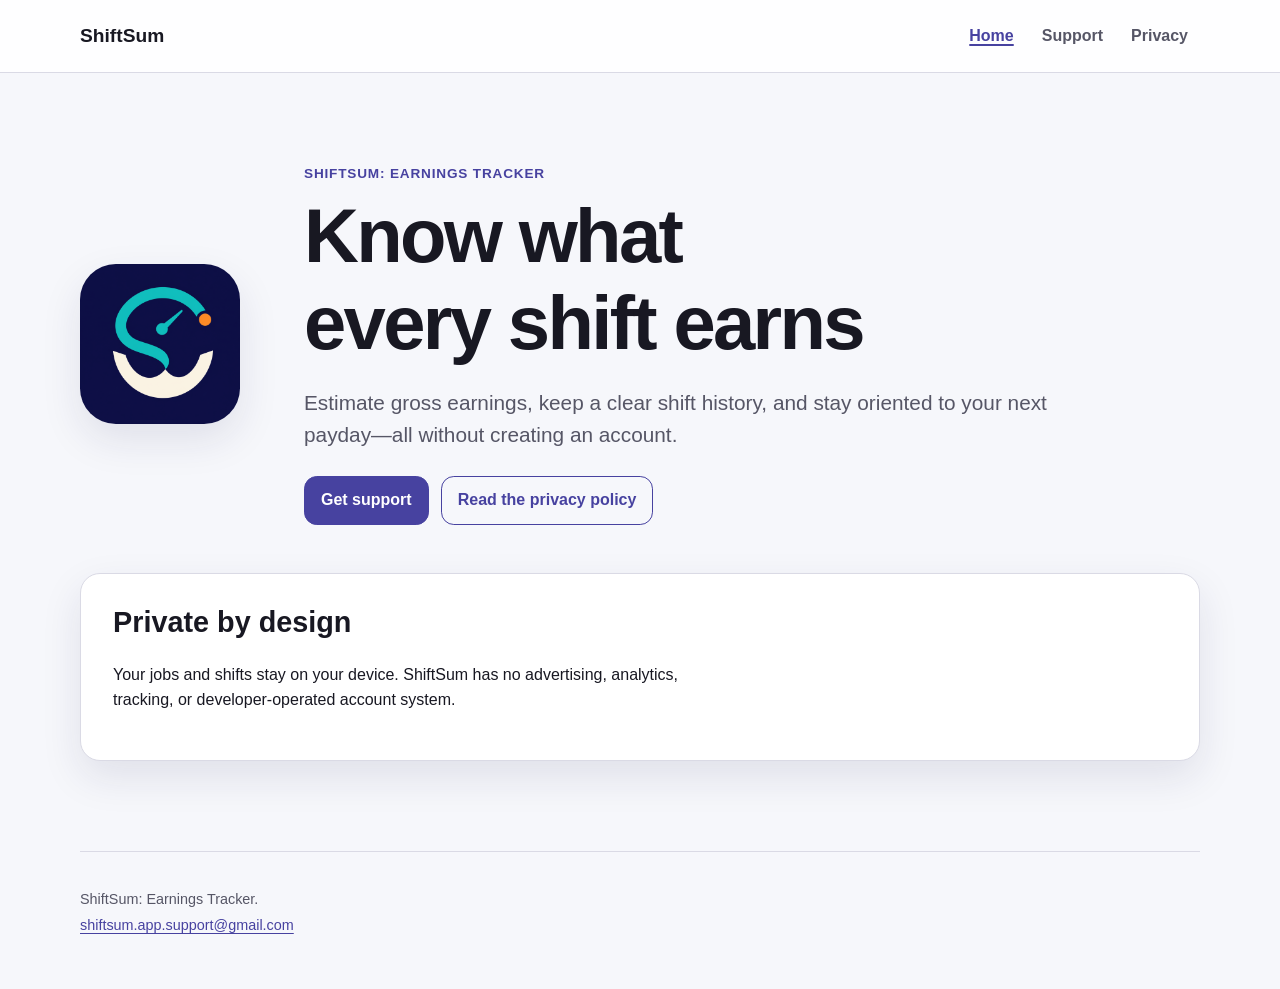
==== index.html @ d37727f6 "Publish ShiftSum support and privacy site" ====
<!doctype html>
<html lang="en">
<head>
  <meta charset="utf-8">
  <meta name="viewport" content="width=device-width, initial-scale=1">
  <meta name="description" content="ShiftSum helps hourly workers understand what every shift may earn.">
  <meta name="theme-color" content="#3f3b8f">
  <title>ShiftSum: Earnings Tracker</title>
  <link rel="icon" href="/assets/app-icon.png">
  <link rel="stylesheet" href="/assets/styles.css">
</head>
<body>
  <a class="skip-link" href="#main">Skip to content</a>
  <header class="site-header">
    <div class="nav-wrap">
      <a class="brand" href="/" aria-current="page">ShiftSum</a>
      <nav aria-label="Main navigation">
        <a href="/" aria-current="page">Home</a>
        <a href="/support/">Support</a>
        <a href="/privacy/">Privacy</a>
      </nav>
    </div>
  </header>

  <main id="main">
    <section class="hero" aria-labelledby="hero-title">
      <img class="app-icon" src="/assets/app-icon.png" width="144" height="144" alt="ShiftSum app icon">
      <div>
        <p class="eyebrow">ShiftSum: Earnings Tracker</p>
        <h1 id="hero-title">Know what every shift earns</h1>
        <p class="lede">Estimate gross earnings, keep a clear shift history, and stay oriented to your next payday—all without creating an account.</p>
        <div class="actions">
          <a class="button primary" href="/support/">Get support</a>
          <a class="button secondary" href="/privacy/">Read the privacy policy</a>
        </div>
      </div>
    </section>

    <section class="panel" aria-labelledby="private-title">
      <h2 id="private-title">Private by design</h2>
      <p>Your jobs and shifts stay on your device. ShiftSum has no advertising, analytics, tracking, or developer-operated account system.</p>
    </section>
  </main>

  <footer>
    <p>ShiftSum: Earnings Tracker.</p>
    <p><a href="mailto:shiftsum.app.support@gmail.com">shiftsum.app.support@gmail.com</a></p>
  </footer>
</body>
</html>
---- assets/styles.css ----
:root {
  color-scheme: light dark;
  --background: #f6f7fb;
  --surface: #ffffff;
  --text: #181822;
  --secondary: #565666;
  --accent: #4742a0;
  --accent-strong: #343078;
  --border: #dadae5;
  --focus: #e07818;
  --shadow: 0 16px 40px rgb(27 25 74 / 10%);
}

* {
  box-sizing: border-box;
}

html {
  font-family: ui-rounded, -apple-system, BlinkMacSystemFont, "SF Pro Rounded", "SF Pro Text", sans-serif;
  line-height: 1.55;
  -webkit-text-size-adjust: 100%;
}

body {
  min-width: 280px;
  margin: 0;
  color: var(--text);
  background: var(--background);
}

a {
  color: var(--accent);
  text-underline-offset: 0.18em;
}

a:hover {
  color: var(--accent-strong);
}

a:focus-visible {
  outline: 3px solid var(--focus);
  outline-offset: 4px;
  border-radius: 4px;
}

.skip-link {
  position: absolute;
  top: -100px;
  left: 1rem;
  z-index: 10;
  padding: 0.75rem 1rem;
  color: #ffffff;
  background: #181822;
}

.skip-link:focus {
  top: 1rem;
}

.site-header {
  border-bottom: 1px solid var(--border);
  background: color-mix(in srgb, var(--surface) 90%, transparent);
}

.nav-wrap,
main,
footer {
  width: min(100% - 2rem, 70rem);
  margin-inline: auto;
}

.nav-wrap {
  display: flex;
  align-items: center;
  justify-content: space-between;
  gap: 1rem;
  min-height: 4.5rem;
}

.brand {
  color: var(--text);
  font-size: 1.2rem;
  font-weight: 750;
  text-decoration: none;
}

nav {
  display: flex;
  flex-wrap: wrap;
  gap: 0.25rem;
}

nav a {
  min-height: 44px;
  padding: 0.65rem 0.75rem;
  color: var(--secondary);
  font-weight: 600;
  text-decoration: none;
}

nav a[aria-current="page"] {
  color: var(--accent);
  text-decoration: underline;
  text-decoration-thickness: 2px;
}

main {
  padding-block: clamp(2.5rem, 7vw, 6rem);
}

.hero {
  display: grid;
  grid-template-columns: auto minmax(0, 1fr);
  align-items: center;
  gap: clamp(1.5rem, 5vw, 4rem);
}

.app-icon {
  width: clamp(7rem, 18vw, 10rem);
  height: auto;
  border-radius: 22.4%;
  box-shadow: var(--shadow);
}

.eyebrow {
  margin: 0 0 0.5rem;
  color: var(--accent);
  font-size: 0.85rem;
  font-weight: 750;
  letter-spacing: 0.06em;
  text-transform: uppercase;
}

h1,
h2 {
  line-height: 1.15;
  text-wrap: balance;
}

h1 {
  max-width: 16ch;
  margin: 0;
  font-size: clamp(2.25rem, 7vw, 4.75rem);
  letter-spacing: -0.035em;
}

h2 {
  margin-top: 2.25rem;
  font-size: clamp(1.35rem, 4vw, 1.8rem);
}

p,
li {
  max-width: 68ch;
}

.lede {
  color: var(--secondary);
  font-size: clamp(1.05rem, 2.5vw, 1.3rem);
}

.actions {
  display: flex;
  flex-wrap: wrap;
  gap: 0.75rem;
  margin-top: 1.5rem;
}

.button {
  display: inline-flex;
  align-items: center;
  justify-content: center;
  min-height: 48px;
  padding: 0.7rem 1rem;
  border: 1px solid var(--accent);
  border-radius: 0.8rem;
  font-weight: 700;
  text-decoration: none;
}

.button.primary {
  color: #ffffff;
  background: var(--accent);
}

.button.secondary {
  color: var(--accent);
  background: transparent;
}

.panel {
  margin-top: 3rem;
  padding: clamp(1.25rem, 4vw, 2rem);
  border: 1px solid var(--border);
  border-radius: 1.25rem;
  background: var(--surface);
  box-shadow: var(--shadow);
}

.panel h2 {
  margin-top: 0;
}

.content-page {
  max-width: 52rem;
}

.content-page h1 {
  font-size: clamp(2.2rem, 6vw, 4rem);
}

.policy section:not(.panel) {
  padding-block: 0.5rem;
  border-bottom: 1px solid var(--border);
}

.email-link {
  overflow-wrap: anywhere;
  font-size: clamp(1.05rem, 4vw, 1.35rem);
  font-weight: 700;
}

footer {
  padding-block: 2rem 3rem;
  border-top: 1px solid var(--border);
  color: var(--secondary);
  font-size: 0.9rem;
}

footer p {
  margin: 0.25rem 0;
}

@media (max-width: 38rem) {
  .nav-wrap {
    align-items: flex-start;
    flex-direction: column;
    padding-block: 0.85rem;
  }

  nav {
    width: 100%;
  }

  nav a {
    flex: 1;
    padding-inline: 0.35rem;
    text-align: center;
  }

  .hero {
    grid-template-columns: 1fr;
  }

  .app-icon {
    width: 7rem;
  }

  h1 {
    max-width: none;
  }

  .actions,
  .button {
    width: 100%;
  }
}

@media (prefers-reduced-motion: reduce) {
  *,
  *::before,
  *::after {
    scroll-behavior: auto !important;
  }
}

@media (forced-colors: active) {
  .button,
  .panel,
  .site-header,
  footer {
    border-color: CanvasText;
  }
}

@media (prefers-color-scheme: dark) {
  :root {
    --background: #101016;
    --surface: #1b1b24;
    --text: #f4f3fb;
    --secondary: #c1bfce;
    --accent: #b5b0ff;
    --accent-strong: #d2ceff;
    --border: #3b3947;
    --focus: #ffb45f;
    --shadow: 0 16px 40px rgb(0 0 0 / 28%);
  }
}
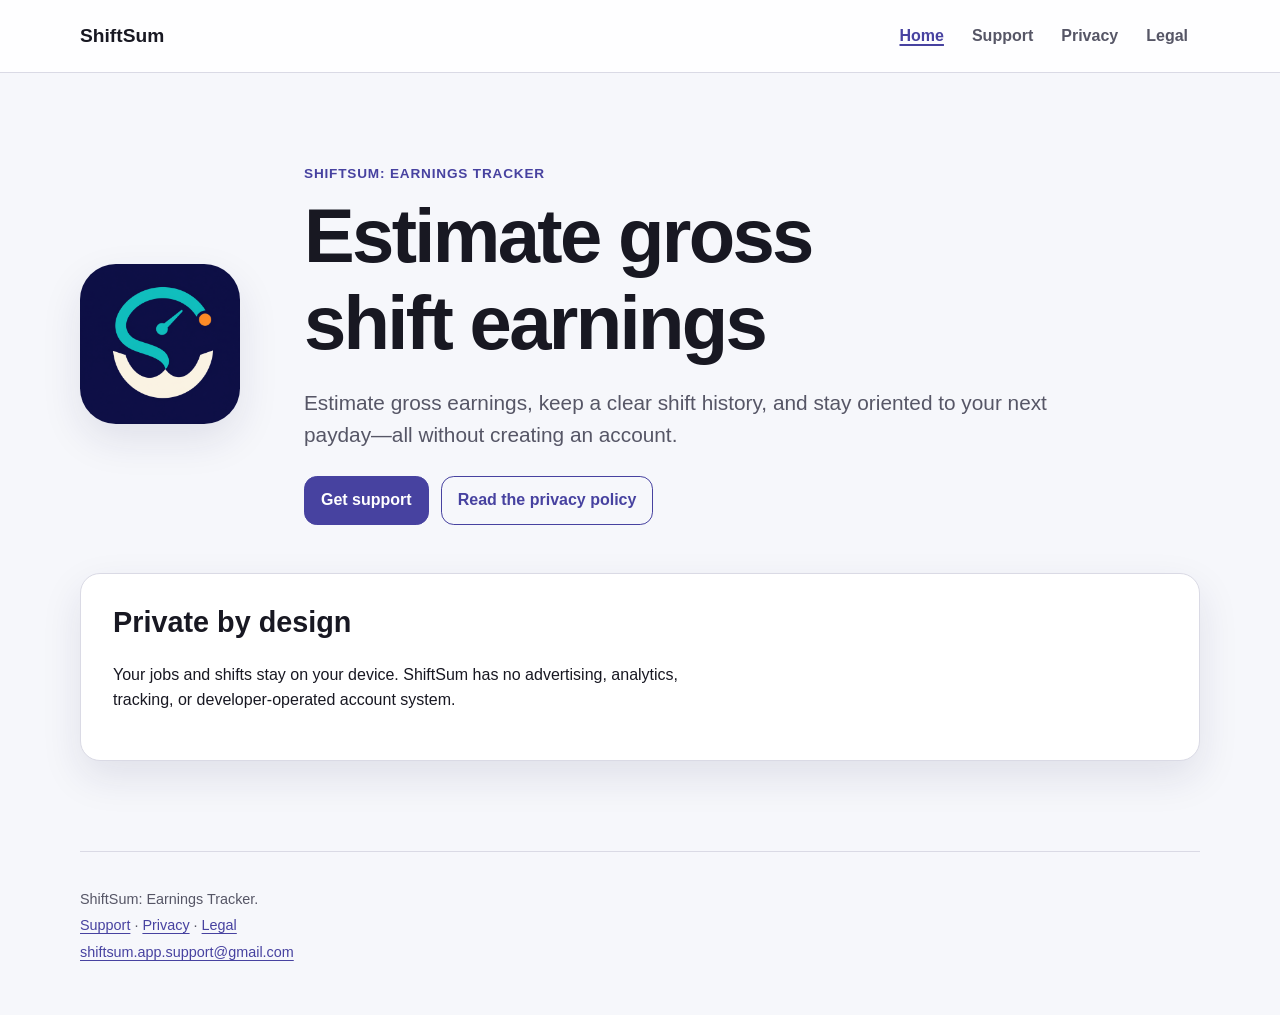
==== commit c897ed26: "Add legal and privacy release disclosures" ====
--- a/index.html
+++ b/index.html
@@ -3,7 +3,7 @@
 <head>
   <meta charset="utf-8">
   <meta name="viewport" content="width=device-width, initial-scale=1">
-  <meta name="description" content="ShiftSum helps hourly workers understand what every shift may earn.">
+  <meta name="description" content="ShiftSum helps hourly workers estimate gross shift earnings.">
   <meta name="theme-color" content="#3f3b8f">
   <title>ShiftSum: Earnings Tracker</title>
   <link rel="icon" href="/assets/app-icon.png">
@@ -18,6 +18,7 @@
         <a href="/" aria-current="page">Home</a>
         <a href="/support/">Support</a>
         <a href="/privacy/">Privacy</a>
+        <a href="/legal/">Legal</a>
       </nav>
     </div>
   </header>
@@ -27,7 +28,7 @@
       <img class="app-icon" src="/assets/app-icon.png" width="144" height="144" alt="ShiftSum app icon">
       <div>
         <p class="eyebrow">ShiftSum: Earnings Tracker</p>
-        <h1 id="hero-title">Know what every shift earns</h1>
+        <h1 id="hero-title">Estimate gross shift earnings</h1>
         <p class="lede">Estimate gross earnings, keep a clear shift history, and stay oriented to your next payday—all without creating an account.</p>
         <div class="actions">
           <a class="button primary" href="/support/">Get support</a>
@@ -44,6 +45,7 @@
 
   <footer>
     <p>ShiftSum: Earnings Tracker.</p>
+    <p><a href="/support/">Support</a> · <a href="/privacy/">Privacy</a> · <a href="/legal/">Legal</a></p>
     <p><a href="mailto:shiftsum.app.support@gmail.com">shiftsum.app.support@gmail.com</a></p>
   </footer>
 </body>
